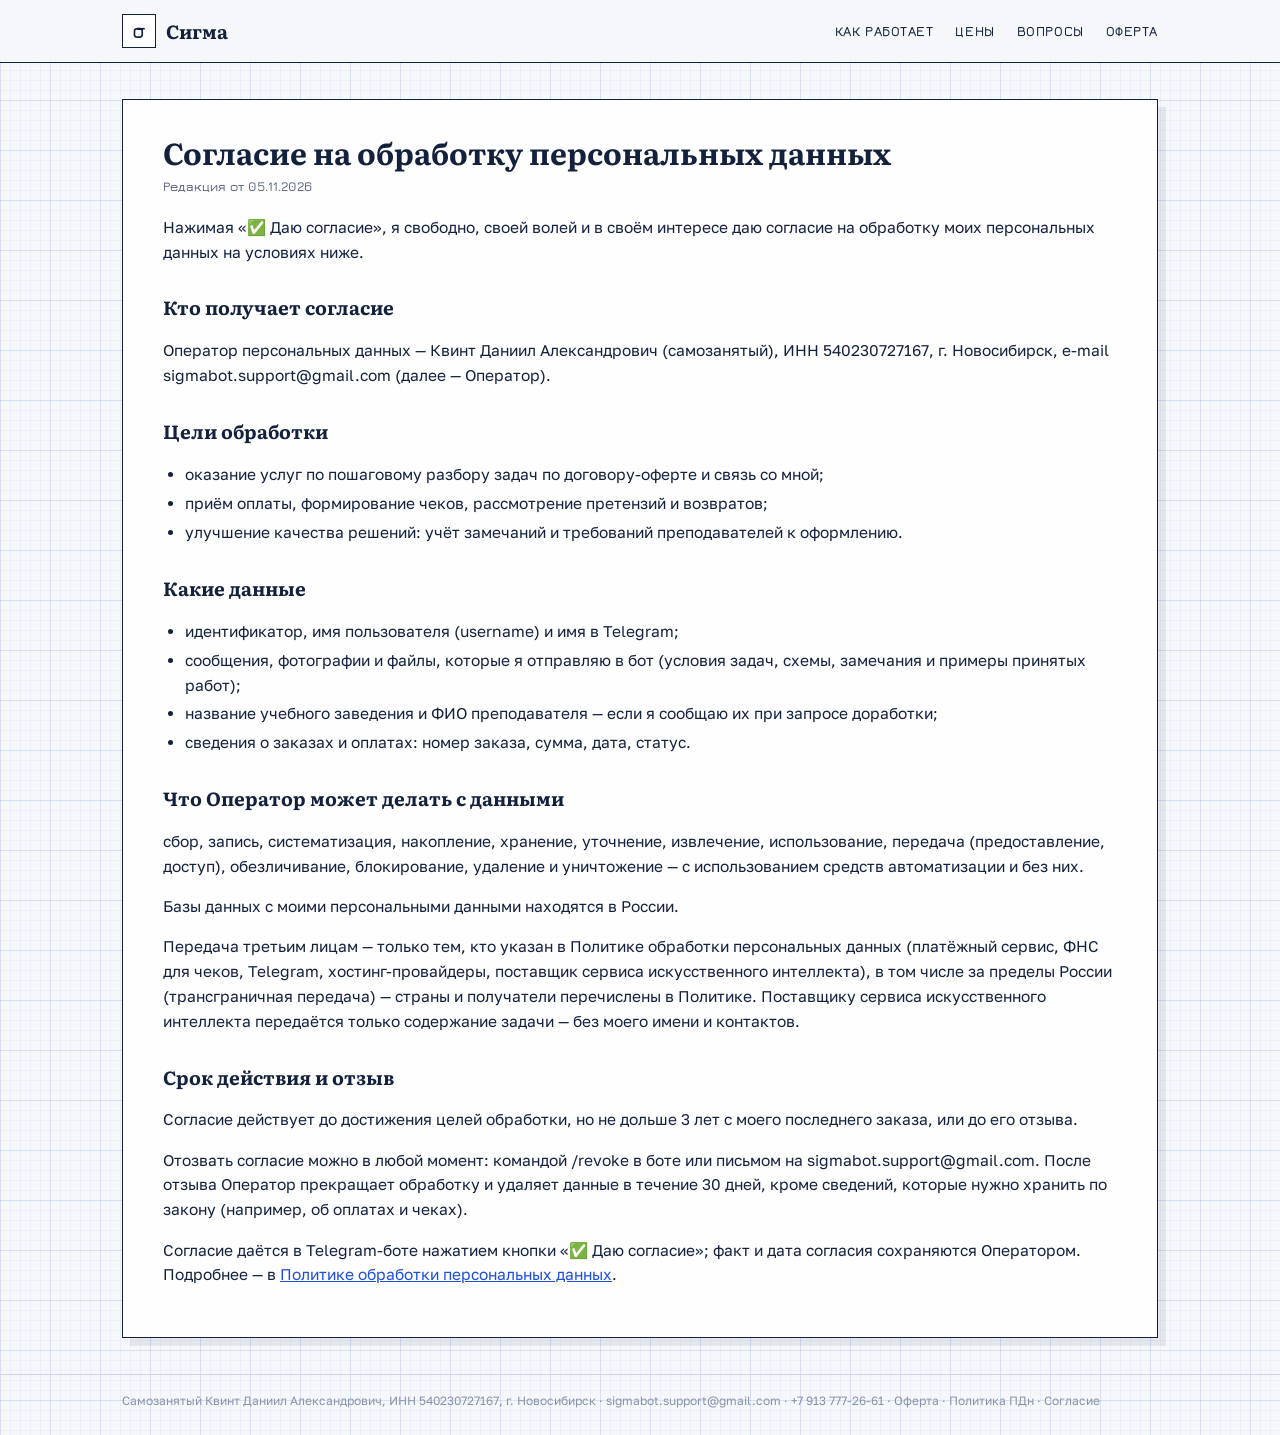
==== consent.html @ e7fa183b "Add files via upload" ====
<!DOCTYPE html>
<html lang="ru">
<head>
<meta charset="utf-8">
<meta name="viewport" content="width=device-width, initial-scale=1">
<title>Согласие на обработку персональных данных — Сигма</title>
<link rel="stylesheet" href="style.css">
</head>
<body>
<header><div class="wrap">
  <a class="logo" href="index.html"><span class="sig">σ</span>Сигма</a>
  <nav><a href="index.html#how">Как работает</a><a href="index.html#prices">Цены</a><a href="index.html#faq">Вопросы</a><a href="oferta.html">Оферта</a></nav>
</div></header>

<div class="wrap"><div class="doc">
<h1>Согласие на обработку персональных данных</h1>
<p class="note">Редакция от 05.11.2026</p>
<p>Нажимая «✅ Даю согласие», я свободно, своей волей и в своём интересе даю согласие на обработку моих персональных данных на условиях ниже.</p>
<h2>Кто получает согласие</h2>
<p>Оператор персональных данных — Квинт Даниил Александрович (самозанятый), ИНН 540230727167, г. Новосибирск, e-mail sigmabot.support@gmail.com (далее — Оператор).</p>
<h2>Цели обработки</h2>
<ul><li>оказание услуг по пошаговому разбору задач по договору-оферте и связь со мной;</li><li>приём оплаты, формирование чеков, рассмотрение претензий и возвратов;</li><li>улучшение качества решений: учёт замечаний и требований преподавателей к оформлению.</li></ul>
<h2>Какие данные</h2>
<ul><li>идентификатор, имя пользователя (username) и имя в Telegram;</li><li>сообщения, фотографии и файлы, которые я отправляю в бот (условия задач, схемы, замечания и примеры принятых работ);</li><li>название учебного заведения и ФИО преподавателя — если я сообщаю их при запросе доработки;</li><li>сведения о заказах и оплатах: номер заказа, сумма, дата, статус.</li></ul>
<h2>Что Оператор может делать с данными</h2>
<p>сбор, запись, систематизация, накопление, хранение, уточнение, извлечение, использование, передача (предоставление, доступ), обезличивание, блокирование, удаление и уничтожение — с использованием средств автоматизации и без них.</p>
<p>Базы данных с моими персональными данными находятся в России.</p>
<p>Передача третьим лицам — только тем, кто указан в Политике обработки персональных данных (платёжный сервис, ФНС для чеков, Telegram, хостинг-провайдеры, поставщик сервиса искусственного интеллекта), в том числе за пределы России (трансграничная передача) — страны и получатели перечислены в Политике. Поставщику сервиса искусственного интеллекта передаётся только содержание задачи — без моего имени и контактов.</p>
<h2>Срок действия и отзыв</h2>
<p>Согласие действует до достижения целей обработки, но не дольше 3 лет с моего последнего заказа, или до его отзыва.</p>
<p>Отозвать согласие можно в любой момент: командой /revoke в боте или письмом на sigmabot.support@gmail.com. После отзыва Оператор прекращает обработку и удаляет данные в течение 30 дней, кроме сведений, которые нужно хранить по закону (например, об оплатах и чеках).</p>
<p>Согласие даётся в Telegram-боте нажатием кнопки «✅ Даю согласие»; факт и дата согласия сохраняются Оператором. Подробнее — в <a href="privacy.html">Политике обработки персональных данных</a>.</p>
</div></div>

<footer><div class="wrap"><p class="legal">Самозанятый Квинт Даниил Александрович, ИНН 540230727167, г. Новосибирск · <a href="mailto:sigmabot.support@gmail.com">sigmabot.support@gmail.com</a> · <a href="tel:+79137772661">+7 913 777-26-61</a> · <a href="oferta.html">Оферта</a> · <a href="privacy.html">Политика ПДн</a> · <a href="consent.html">Согласие</a></p></div></footer>
</body>
</html>
---- style.css ----
@font-face{font-family:"Literata";src:url("fonts/literata.woff") format("woff");font-weight:200 900;font-display:swap}
@font-face{font-family:"Golos Text";src:url("fonts/golos.woff") format("woff");font-weight:400 900;font-display:swap}
@font-face{font-family:"Jura";src:url("fonts/jura.woff") format("woff");font-weight:300 700;font-display:swap}
:root{
  --paper:#f5f7fa; --ink:#14213d; --muted:#5a6680; --blue:#1f4fd8; --blue-soft:#e6edff;
  --load:#d9572b; --line:#cdd6e4; --card:#ffffffee;
  --mono:Jura,"Segoe UI",sans-serif; --sans:"Golos Text",-apple-system,"Segoe UI",Roboto,Arial,sans-serif; --serif:Literata,Georgia,serif;
}
*{box-sizing:border-box}
html{scroll-behavior:smooth}
body{margin:0;font-family:var(--sans);color:var(--ink);line-height:1.6;background-color:var(--paper);
  background-image:
    linear-gradient(rgba(31,79,216,.10) 1px,transparent 1px),
    linear-gradient(90deg,rgba(31,79,216,.10) 1px,transparent 1px),
    linear-gradient(rgba(31,79,216,.045) 1px,transparent 1px),
    linear-gradient(90deg,rgba(31,79,216,.045) 1px,transparent 1px);
  background-size:50px 50px,50px 50px,10px 10px,10px 10px;}
.wrap{max-width:1080px;margin:0 auto;padding:0 22px}
a{color:var(--blue)}
h1,h2,h3,h4,.price,.facts b,.logo{font-family:var(--serif)}
.mono,.tag,nav a,.stamp,.code,.num,.n,.lbl,.badge{font-weight:600}
.mono{font-family:var(--mono)}

/* header */
header{position:sticky;top:0;z-index:10;background:rgba(245,247,250,.88);backdrop-filter:blur(6px);border-bottom:1.5px solid var(--ink)}
header .wrap{display:flex;align-items:center;justify-content:space-between;height:62px}
.logo{display:flex;align-items:center;gap:10px;text-decoration:none;color:var(--ink);font-weight:700;font-size:19px}
.logo .sig{width:34px;height:34px;border:1.5px solid var(--ink);display:grid;place-items:center;font-family:var(--mono);font-size:20px;background:#fff}
nav a{color:var(--ink);text-decoration:none;margin-left:22px;font-size:14px;font-family:var(--mono);text-transform:uppercase;letter-spacing:.04em}
nav a:hover{color:var(--blue)}

/* hero */
.hero{display:grid;grid-template-columns:1.05fr 1fr;gap:40px;align-items:center;padding:64px 0 48px}
.tag{display:inline-block;font-family:var(--mono);font-size:12.5px;letter-spacing:.06em;text-transform:uppercase;border:1.5px solid var(--ink);padding:4px 10px;background:#fff;margin-bottom:18px}
.hero h1{font-size:46px;line-height:1.12;margin:0 0 18px;letter-spacing:-.01em;font-weight:700}
.hero h1 em{font-style:normal;color:var(--blue);position:relative;white-space:nowrap}
.hero h1 em::after{content:"";position:absolute;left:0;right:0;bottom:2px;height:8px;background:repeating-linear-gradient(-45deg,var(--blue) 0 1.5px,transparent 1.5px 6px);opacity:.45}
.hero p{font-size:18px;color:var(--muted);margin:0 0 28px;max-width:520px}
.cta{display:flex;gap:14px;flex-wrap:wrap;align-items:center}
.btn{display:inline-flex;align-items:center;gap:10px;background:var(--blue);color:#fff;padding:14px 24px;text-decoration:none;font-weight:600;border:1.5px solid var(--ink);box-shadow:4px 4px 0 var(--ink);transition:transform .12s,box-shadow .12s}
.btn:hover{transform:translate(2px,2px);box-shadow:2px 2px 0 var(--ink)}
.btn.ghost{background:#fff;color:var(--ink)}
.facts{display:flex;gap:26px;margin-top:30px;font-family:var(--mono);font-size:13px;color:var(--muted)}
.facts b{display:block;font-size:22px;color:var(--ink);font-family:var(--sans)}

/* drawing sheet */
.sheet{background:#fff;border:1.5px solid var(--ink);box-shadow:8px 8px 0 rgba(20,33,61,.12);position:relative;padding:14px}
.sheet::before{content:"";position:absolute;inset:6px;border:.8px solid var(--ink);pointer-events:none}
.sheet svg{display:block;width:100%;height:auto}
.stamp{display:grid;grid-template-columns:1fr 1fr 70px;border-top:.8px solid var(--ink);margin:6px 2px 0;font-family:var(--mono);font-size:11px}
.stamp div{padding:4px 8px;border-right:.8px solid var(--ink)}
.stamp div:last-child{border-right:0;text-align:center}
.draw{stroke-dasharray:1000;stroke-dashoffset:1000;animation:draw 2.2s ease forwards}
.d2{animation-delay:.9s}.d3{animation-delay:1.6s}
.fade{opacity:0;animation:fade .6s ease forwards}
.f1{animation-delay:.3s}.f2{animation-delay:2.2s}.f3{animation-delay:2.6s}
.arrow{animation:drop 1.8s ease-in-out infinite}
@keyframes draw{to{stroke-dashoffset:0}}
@keyframes fade{to{opacity:1}}
@keyframes drop{0%,100%{transform:translateY(0)}50%{transform:translateY(3px)}}

/* sections */
section{padding:46px 0}
.sec-head{display:flex;align-items:baseline;gap:14px;margin-bottom:24px}
.sec-head .num{font-family:var(--mono);color:var(--blue);font-size:14px;border:1.5px solid var(--blue);padding:2px 8px;background:#fff}
.sec-head h2{font-size:30px;margin:0;letter-spacing:-.01em}
.grid3{display:grid;grid-template-columns:repeat(3,1fr);gap:18px}
.card{background:var(--card);border:1.5px solid var(--ink);padding:22px;position:relative}
.card h3{margin:12px 0 6px;font-size:18px}
.card p{margin:0;color:var(--muted);font-size:15px}
.card .ico{height:64px;border-bottom:.8px dashed var(--line);padding-bottom:8px}
.card .ico svg{height:100%;width:auto}
.card .code{position:absolute;top:10px;right:12px;font-family:var(--mono);font-size:11px;color:var(--muted)}

/* who / why */
.card.who{padding-top:18px}
.card.who .sc{font-family:var(--mono);font-weight:600;font-size:12px;letter-spacing:.06em;text-transform:uppercase;color:var(--load)}
.card.who h3{margin-top:6px;font-size:20px}
.why{display:grid;grid-template-columns:1fr 1fr;gap:0;border:1.5px solid var(--ink);background:var(--card)}
.why-item{display:flex;gap:16px;padding:22px;border-bottom:.8px solid var(--ink)}
.why-item:nth-child(odd){border-right:.8px solid var(--ink)}
.why-item:nth-last-child(-n+2){border-bottom:0}
.why-item h3{margin:0 0 4px;font-size:17px}
.why-item p{margin:0;color:var(--muted);font-size:15px}
.wi{min-width:44px;height:44px;border:1.5px solid var(--blue);color:var(--blue);display:grid;place-items:center;font-family:var(--serif);font-size:22px;font-weight:700;background:var(--blue-soft)}

/* steps */
.steps{display:grid;grid-template-columns:repeat(5,1fr);gap:0;border:1.5px solid var(--ink);background:var(--card)}
.step{padding:20px 18px;border-right:.8px solid var(--ink);position:relative}
.step:last-child{border-right:0}
.step .n{font-family:var(--mono);font-size:28px;color:var(--blue);font-weight:600}
.step h4{margin:4px 0 6px;font-size:15.5px}
.step p{margin:0;font-size:14px;color:var(--muted)}
.note{margin-top:14px;font-size:14.5px;color:var(--muted);display:flex;gap:10px;align-items:flex-start}
.note::before{content:"!";font-family:var(--mono);font-weight:600;color:#fff;background:var(--load);min-width:20px;height:20px;display:grid;place-items:center;font-size:13px;margin-top:2px}

/* example */
.example{display:grid;grid-template-columns:1fr 1fr;gap:30px;align-items:center}
.pages{position:relative;height:455px}
.page{position:absolute;width:52%;background:#fff;border:1.5px solid var(--ink);box-shadow:6px 6px 0 rgba(20,33,61,.14);transition:transform .25s,box-shadow .25s;line-height:0}
.page img{width:100%;height:auto;display:block}
.page:nth-child(1){left:0;top:40px;transform:rotate(-5deg);z-index:1}
.page:nth-child(2){left:24%;top:0;transform:rotate(1deg);z-index:3}
.page:nth-child(3){left:48%;top:50px;transform:rotate(5deg);z-index:2}
.page:hover{transform:rotate(0) translateY(-8px) scale(1.03);z-index:5;box-shadow:10px 10px 0 rgba(31,79,216,.25)}
.hint{position:absolute;bottom:0;left:0;font-family:var(--mono);font-size:12.5px;color:var(--muted)}
.list{list-style:none;padding:0;margin:0}
.list li{padding:10px 0 10px 30px;border-bottom:.8px dashed var(--line);position:relative}
.list li::before{content:"✓";position:absolute;left:0;top:9px;width:20px;height:20px;border:1.5px solid var(--blue);color:var(--blue);display:grid;place-items:center;font-size:12px;background:#fff}

/* prices */
.prices{display:grid;grid-template-columns:1fr 1fr;gap:22px}
.price-card{background:var(--card);border:1.5px solid var(--ink);padding:26px;position:relative}
.price-card.hl{box-shadow:8px 8px 0 var(--blue)}
.price{font-size:44px;font-weight:700;letter-spacing:-.02em;margin:8px 0}
.price small{font-size:16px;color:var(--muted);font-weight:500}
.price-card ul{padding-left:18px;color:var(--muted);margin:12px 0 0}
.badge{position:absolute;top:-13px;right:20px;background:var(--load);color:#fff;font-family:var(--mono);font-size:12px;padding:3px 10px;border:1.5px solid var(--ink);transform:rotate(2deg)}

/* faq */
details{background:var(--card);border:1.5px solid var(--ink);margin-bottom:-1.5px;padding:0 20px}
summary{cursor:pointer;padding:16px 0;font-weight:600;list-style:none;display:flex;justify-content:space-between}
summary::after{content:"+";font-family:var(--mono);font-size:20px;color:var(--blue)}
details[open] summary::after{content:"−"}
details p{margin:0 0 16px;color:var(--muted)}

/* footer stamp */
footer{margin-top:30px;border-top:.8px solid var(--line);padding:16px 0 24px}
.legal{margin:0;font-size:12px;color:#8a93a6;line-height:1.7}
.legal a{color:#8a93a6;text-decoration:none}
.legal a:hover{color:var(--blue)}
.title-block{display:grid;grid-template-columns:2fr 1.3fr 1.3fr;border:1.5px solid var(--ink);font-size:13.5px}
.title-block>div{padding:10px 14px;border-right:.8px solid var(--ink)}
.title-block>div:last-child{border-right:0}
.title-block .lbl{font-family:var(--mono);font-size:11px;color:var(--muted);text-transform:uppercase;letter-spacing:.05em}
.title-block a{color:var(--ink)}
.sticky-cta{display:none}

@media(max-width:860px){
  .hero{grid-template-columns:1fr;padding-top:36px}
  .hero h1{font-size:33px}
  .grid3,.prices,.example{grid-template-columns:1fr}
  .steps{grid-template-columns:1fr}
  .why{grid-template-columns:1fr}.why-item{border-right:0!important;border-bottom:.8px solid var(--ink)!important}.why-item:last-child{border-bottom:0!important}
  .step{border-right:0;border-bottom:.8px solid var(--ink)}
  .step:last-child{border-bottom:0}
  .pages{height:330px}
  .facts{gap:16px}.facts b{font-size:18px}
  nav{display:none}
  .title-block{grid-template-columns:1fr}
  .title-block>div{border-right:0;border-bottom:.8px solid var(--ink)}
  footer{padding-bottom:90px}
  .sticky-cta{display:block;position:fixed;left:12px;right:12px;bottom:12px;z-index:20;text-align:center;justify-content:center}
}

/* document pages */
.doc{background:var(--card);border:1.5px solid var(--ink);padding:34px 40px;margin:36px 0;box-shadow:8px 8px 0 rgba(20,33,61,.08)}
.doc h1{font-size:30px;line-height:1.2;margin:0 0 6px}
.doc h2{font-size:19px;margin:28px 0 8px}
.doc p,.doc li{font-size:15.5px}
.doc ol,.doc ul{padding-left:22px}
.doc li{margin-bottom:4px}
.doc .note{display:block;font-family:var(--mono);font-weight:600;font-size:13px;color:var(--muted);margin:0 0 18px}
.doc .note::before{content:none}
@media(max-width:860px){.doc{padding:22px 18px}.doc h1{font-size:24px}}
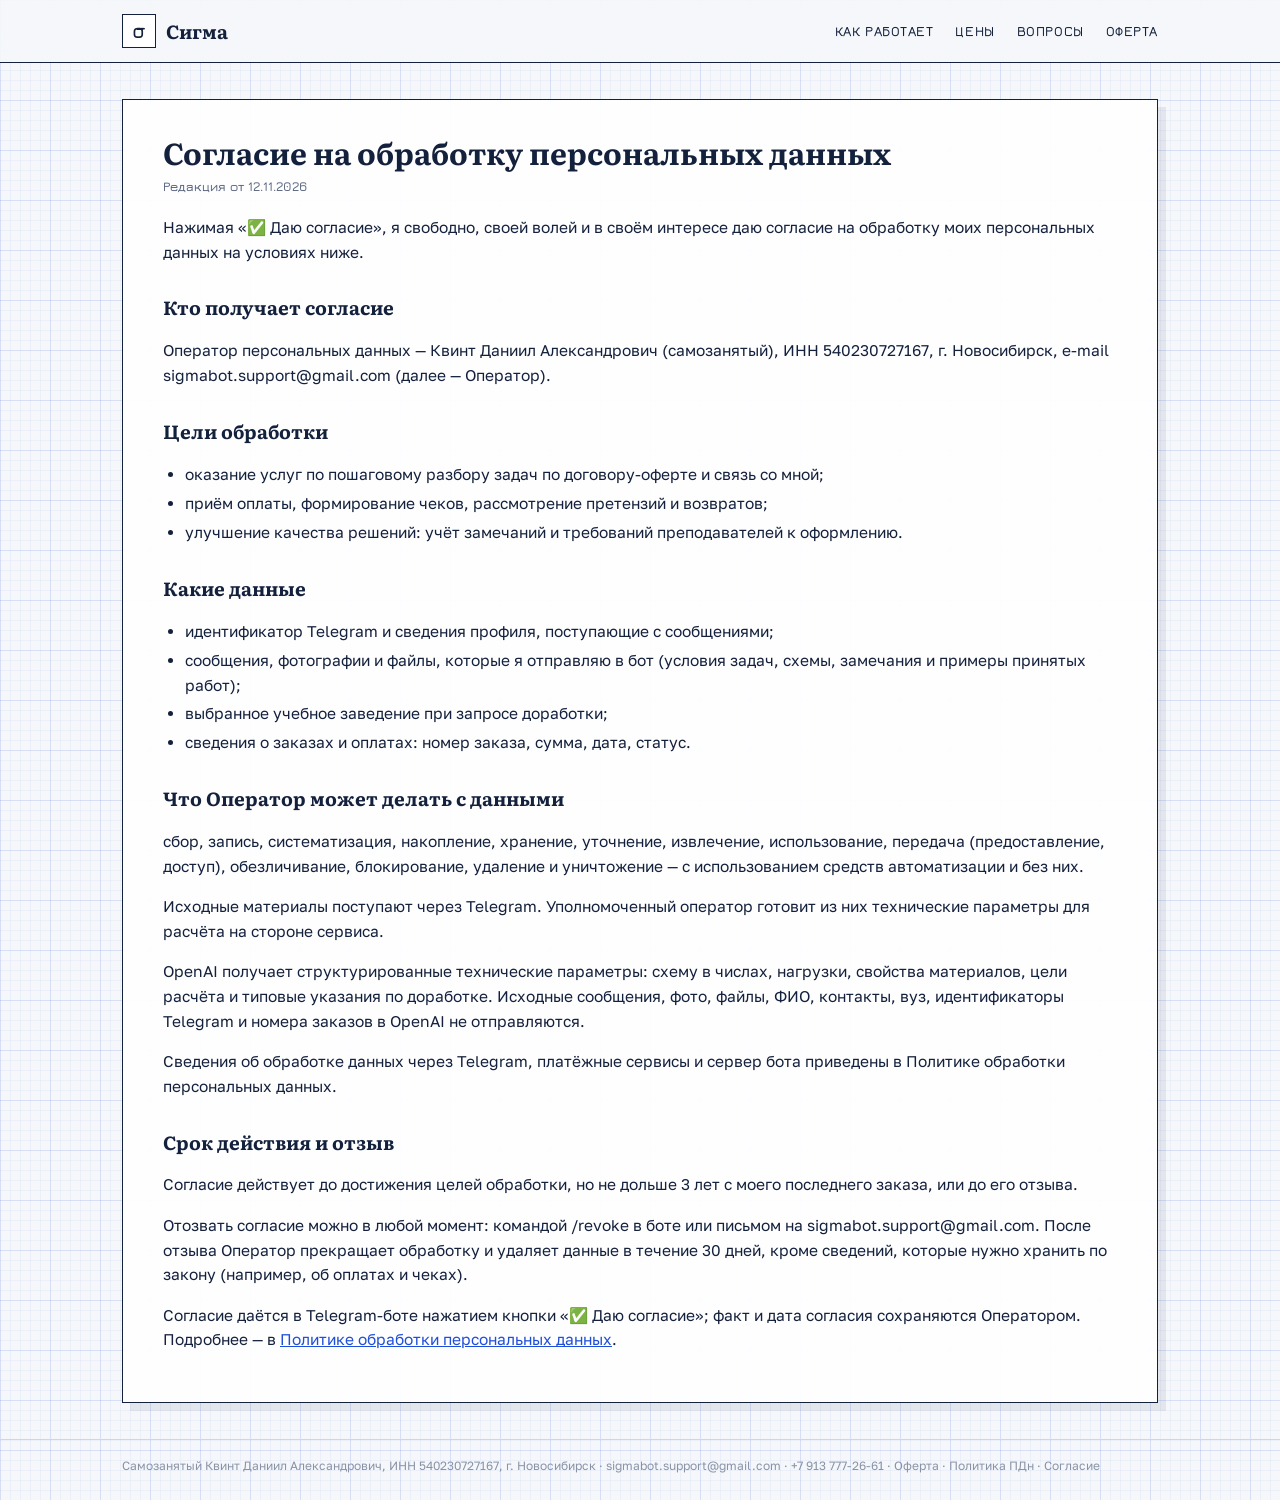
==== commit e569bd4b: "Add files via upload" ====
--- a/consent.html
+++ b/consent.html
@@ -1,37 +1,38 @@
-<!DOCTYPE html>
-<html lang="ru">
-<head>
-<meta charset="utf-8">
-<meta name="viewport" content="width=device-width, initial-scale=1">
-<title>Согласие на обработку персональных данных — Сигма</title>
-<link rel="stylesheet" href="style.css">
-</head>
-<body>
-<header><div class="wrap">
-  <a class="logo" href="index.html"><span class="sig">σ</span>Сигма</a>
-  <nav><a href="index.html#how">Как работает</a><a href="index.html#prices">Цены</a><a href="index.html#faq">Вопросы</a><a href="oferta.html">Оферта</a></nav>
-</div></header>
-
-<div class="wrap"><div class="doc">
-<h1>Согласие на обработку персональных данных</h1>
-<p class="note">Редакция от 05.11.2026</p>
-<p>Нажимая «✅ Даю согласие», я свободно, своей волей и в своём интересе даю согласие на обработку моих персональных данных на условиях ниже.</p>
-<h2>Кто получает согласие</h2>
-<p>Оператор персональных данных — Квинт Даниил Александрович (самозанятый), ИНН 540230727167, г. Новосибирск, e-mail sigmabot.support@gmail.com (далее — Оператор).</p>
-<h2>Цели обработки</h2>
-<ul><li>оказание услуг по пошаговому разбору задач по договору-оферте и связь со мной;</li><li>приём оплаты, формирование чеков, рассмотрение претензий и возвратов;</li><li>улучшение качества решений: учёт замечаний и требований преподавателей к оформлению.</li></ul>
-<h2>Какие данные</h2>
-<ul><li>идентификатор, имя пользователя (username) и имя в Telegram;</li><li>сообщения, фотографии и файлы, которые я отправляю в бот (условия задач, схемы, замечания и примеры принятых работ);</li><li>название учебного заведения и ФИО преподавателя — если я сообщаю их при запросе доработки;</li><li>сведения о заказах и оплатах: номер заказа, сумма, дата, статус.</li></ul>
-<h2>Что Оператор может делать с данными</h2>
-<p>сбор, запись, систематизация, накопление, хранение, уточнение, извлечение, использование, передача (предоставление, доступ), обезличивание, блокирование, удаление и уничтожение — с использованием средств автоматизации и без них.</p>
-<p>Базы данных с моими персональными данными находятся в России.</p>
-<p>Передача третьим лицам — только тем, кто указан в Политике обработки персональных данных (платёжный сервис, ФНС для чеков, Telegram, хостинг-провайдеры, поставщик сервиса искусственного интеллекта), в том числе за пределы России (трансграничная передача) — страны и получатели перечислены в Политике. Поставщику сервиса искусственного интеллекта передаётся только содержание задачи — без моего имени и контактов.</p>
-<h2>Срок действия и отзыв</h2>
-<p>Согласие действует до достижения целей обработки, но не дольше 3 лет с моего последнего заказа, или до его отзыва.</p>
-<p>Отозвать согласие можно в любой момент: командой /revoke в боте или письмом на sigmabot.support@gmail.com. После отзыва Оператор прекращает обработку и удаляет данные в течение 30 дней, кроме сведений, которые нужно хранить по закону (например, об оплатах и чеках).</p>
-<p>Согласие даётся в Telegram-боте нажатием кнопки «✅ Даю согласие»; факт и дата согласия сохраняются Оператором. Подробнее — в <a href="privacy.html">Политике обработки персональных данных</a>.</p>
-</div></div>
-
-<footer><div class="wrap"><p class="legal">Самозанятый Квинт Даниил Александрович, ИНН 540230727167, г. Новосибирск · <a href="mailto:sigmabot.support@gmail.com">sigmabot.support@gmail.com</a> · <a href="tel:+79137772661">+7 913 777-26-61</a> · <a href="oferta.html">Оферта</a> · <a href="privacy.html">Политика ПДн</a> · <a href="consent.html">Согласие</a></p></div></footer>
-</body>
-</html>
+<!DOCTYPE html>
+<html lang="ru">
+<head>
+<meta charset="utf-8">
+<meta name="viewport" content="width=device-width, initial-scale=1">
+<title>Согласие на обработку персональных данных — Сигма</title>
+<link rel="stylesheet" href="style.css">
+</head>
+<body>
+<header><div class="wrap">
+  <a class="logo" href="index.html"><span class="sig">σ</span>Сигма</a>
+  <nav><a href="index.html#how">Как работает</a><a href="index.html#prices">Цены</a><a href="index.html#faq">Вопросы</a><a href="oferta.html">Оферта</a></nav>
+</div></header>
+
+<div class="wrap"><div class="doc">
+<h1>Согласие на обработку персональных данных</h1>
+<p class="note">Редакция от 12.11.2026</p>
+<p>Нажимая «✅ Даю согласие», я свободно, своей волей и в своём интересе даю согласие на обработку моих персональных данных на условиях ниже.</p>
+<h2>Кто получает согласие</h2>
+<p>Оператор персональных данных — Квинт Даниил Александрович (самозанятый), ИНН 540230727167, г. Новосибирск, e-mail sigmabot.support@gmail.com (далее — Оператор).</p>
+<h2>Цели обработки</h2>
+<ul><li>оказание услуг по пошаговому разбору задач по договору-оферте и связь со мной;</li><li>приём оплаты, формирование чеков, рассмотрение претензий и возвратов;</li><li>улучшение качества решений: учёт замечаний и требований преподавателей к оформлению.</li></ul>
+<h2>Какие данные</h2>
+<ul><li>идентификатор Telegram и сведения профиля, поступающие с сообщениями;</li><li>сообщения, фотографии и файлы, которые я отправляю в бот (условия задач, схемы, замечания и примеры принятых работ);</li><li>выбранное учебное заведение при запросе доработки;</li><li>сведения о заказах и оплатах: номер заказа, сумма, дата, статус.</li></ul>
+<h2>Что Оператор может делать с данными</h2>
+<p>сбор, запись, систематизация, накопление, хранение, уточнение, извлечение, использование, передача (предоставление, доступ), обезличивание, блокирование, удаление и уничтожение — с использованием средств автоматизации и без них.</p>
+<p>Исходные материалы поступают через Telegram. Уполномоченный оператор готовит из них технические параметры для расчёта на стороне сервиса.</p>
+<p>OpenAI получает структурированные технические параметры: схему в числах, нагрузки, свойства материалов, цели расчёта и типовые указания по доработке. Исходные сообщения, фото, файлы, ФИО, контакты, вуз, идентификаторы Telegram и номера заказов в OpenAI не отправляются.</p>
+<p>Сведения об обработке данных через Telegram, платёжные сервисы и сервер бота приведены в Политике обработки персональных данных.</p>
+<h2>Срок действия и отзыв</h2>
+<p>Согласие действует до достижения целей обработки, но не дольше 3 лет с моего последнего заказа, или до его отзыва.</p>
+<p>Отозвать согласие можно в любой момент: командой /revoke в боте или письмом на sigmabot.support@gmail.com. После отзыва Оператор прекращает обработку и удаляет данные в течение 30 дней, кроме сведений, которые нужно хранить по закону (например, об оплатах и чеках).</p>
+<p>Согласие даётся в Telegram-боте нажатием кнопки «✅ Даю согласие»; факт и дата согласия сохраняются Оператором. Подробнее — в <a href="privacy.html">Политике обработки персональных данных</a>.</p>
+</div></div>
+
+<footer><div class="wrap"><p class="legal">Самозанятый Квинт Даниил Александрович, ИНН 540230727167, г. Новосибирск · <a href="mailto:sigmabot.support@gmail.com">sigmabot.support@gmail.com</a> · <a href="tel:+79137772661">+7 913 777-26-61</a> · <a href="oferta.html">Оферта</a> · <a href="privacy.html">Политика ПДн</a> · <a href="consent.html">Согласие</a></p></div></footer>
+</body>
+</html>
